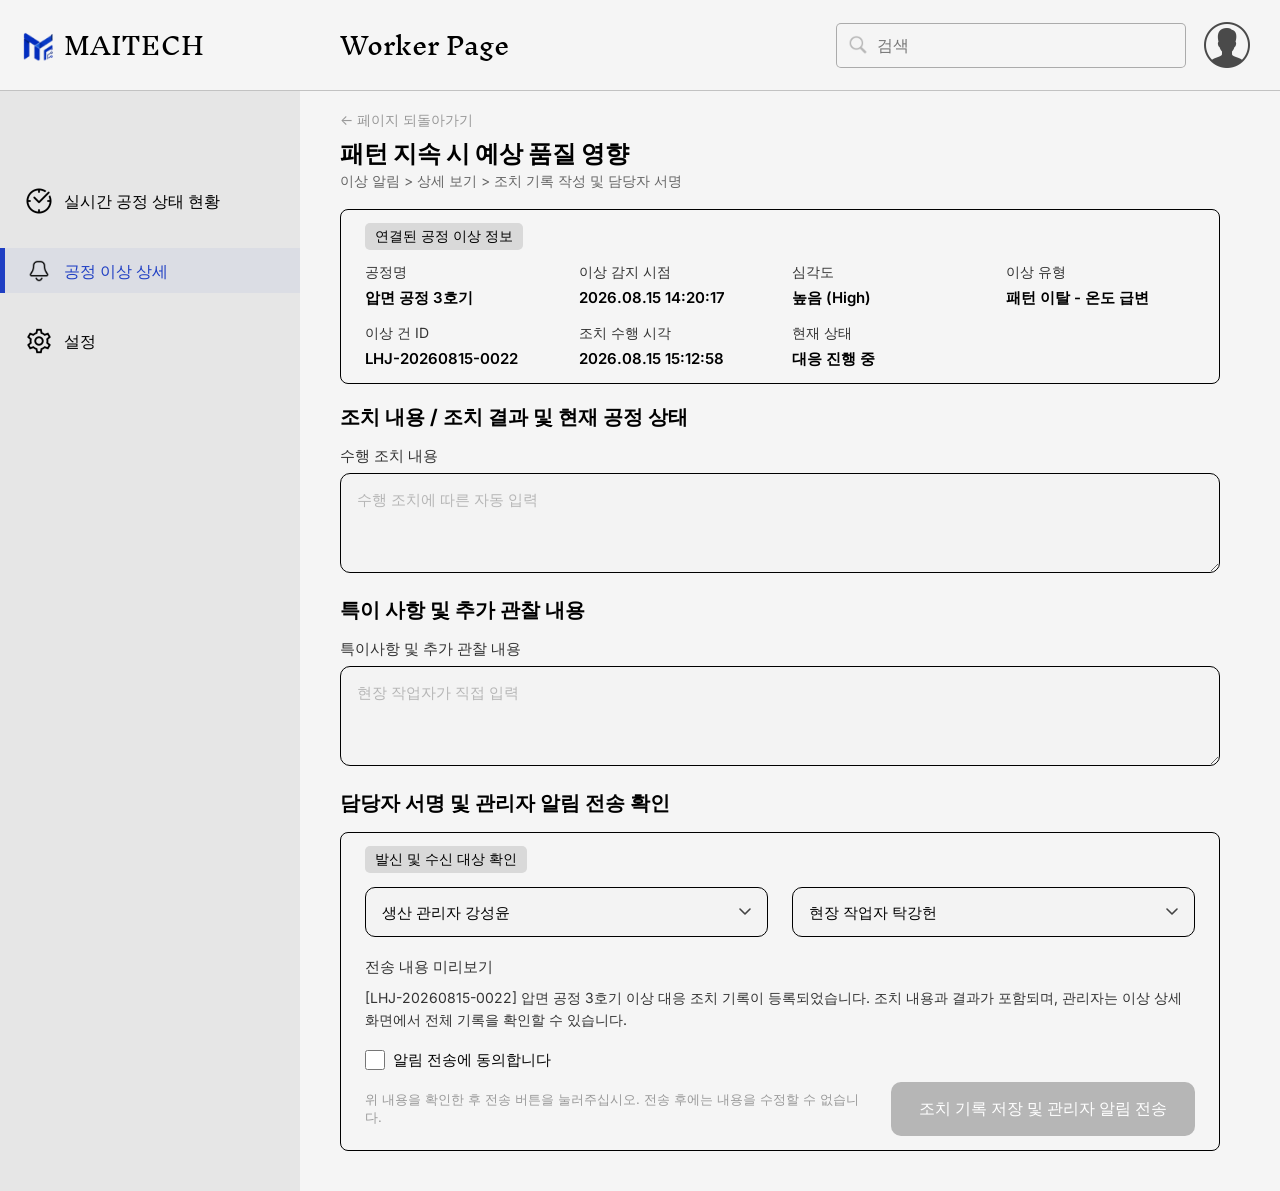
==== frontend/pages/action-record.html @ 6ff4ca29 "프론트엔드 초기 구현: 로그인 및 작업자/관리자 대시보드 화면 추가 Co-Authored-By: Claude Sonnet 5 <noreply@anthropic.com>" ====
<!DOCTYPE html>
<html lang="ko">
<head>
<meta charset="UTF-8">
<meta name="viewport" content="width=device-width, initial-scale=1.0">
<title>조치 기록 작성 및 담당자 서명 | MAITECH</title>
<link rel="stylesheet" href="../css/common.css">
<link rel="stylesheet" href="../css/layout.css">
<link rel="stylesheet" href="../css/action-record.css">
</head>
<body></body>
<script src="../js/shell.js"></script>
<script>
renderAppShell({
  active: 'detail',
  role: 'worker',
  mainHtml: `
    <div class="breadcrumb">
      <a class="breadcrumb-back" href="javascript:history.back()">&larr; 페이지 되돌아가기</a>
    </div>
    <div class="page-heading">패턴 지속 시 예상 품질 영향</div>
    <div class="page-subheading">이상 알림 &gt; 상세 보기 &gt; 조치 기록 작성 및 담당자 서명</div>

    <div class="panel">
      <span class="panel-label">연결된 공정 이상 정보</span>
      <div class="info-grid">
        <div class="info-item">
          <div class="info-label">공정명</div>
          <div class="info-value">압면 공정 3호기</div>
        </div>
        <div class="info-item">
          <div class="info-label">이상 감지 시점</div>
          <div class="info-value">2026.08.15 14:20:17</div>
        </div>
        <div class="info-item">
          <div class="info-label">심각도</div>
          <div class="info-value">높음 (High)</div>
        </div>
        <div class="info-item">
          <div class="info-label">이상 유형</div>
          <div class="info-value">패턴 이탈 - 온도 급변</div>
        </div>
        <div class="info-item">
          <div class="info-label">이상 건 ID</div>
          <div class="info-value">LHJ-20260815-0022</div>
        </div>
        <div class="info-item">
          <div class="info-label">조치 수행 시각</div>
          <div class="info-value">2026.08.15 15:12:58</div>
        </div>
        <div class="info-item">
          <div class="info-label">현재 상태</div>
          <div class="info-value">대응 진행 중</div>
        </div>
        <div class="info-item"></div>
      </div>
    </div>

    <div class="section-title">조치 내용 / 조치 결과 및 현재 공정 상태</div>
    <div class="form-label">수행 조치 내용</div>
    <textarea class="form-textarea" id="actionContent" placeholder="수행 조치에 따른 자동 입력"></textarea>

    <div class="section-title">특이 사항 및 추가 관찰 내용</div>
    <div class="form-label">특이사항 및 추가 관찰 내용</div>
    <textarea class="form-textarea" id="extraNotes" placeholder="현장 작업자가 직접 입력"></textarea>

    <div class="section-title">담당자 서명 및 관리자 알림 전송 확인</div>
    <div class="panel signature-panel">
      <span class="panel-label">발신 및 수신 대상 확인</span>
      <div class="signature-row">
        <select class="form-select" id="senderSelect">
          <option>생산 관리자 강성윤</option>
        </select>
        <select class="form-select" id="receiverSelect">
          <option>현장 작업자 탁강헌</option>
        </select>
      </div>

      <div class="preview-label">전송 내용 미리보기</div>
      <div class="preview-text">[LHJ-20260815-0022] 압면 공정 3호기 이상 대응 조치 기록이 등록되었습니다. 조치 내용과 결과가 포함되며, 관리자는 이상 상세 화면에서 전체 기록을 확인할 수 있습니다.</div>

      <div class="consent-row">
        <input type="checkbox" id="consentCheckbox">
        <label for="consentCheckbox">알림 전송에 동의합니다</label>
      </div>

      <div class="signature-footer">
        <div class="signature-note">위 내용을 확인한 후 전송 버튼을 눌러주십시오. 전송 후에는 내용을 수정할 수 없습니다.</div>
        <button class="submit-btn" id="submitBtn" disabled>조치 기록 저장 및 관리자 알림 전송</button>
      </div>
    </div>
  `,
});
</script>
<script src="../js/action-record.js"></script>
</html>
---- frontend/css/common.css ----
@import url('https://fonts.googleapis.com/css2?family=Inter:wght@400;500;600;700&family=Inknut+Antiqua:wght@400;500;700&display=swap');

* {
  margin: 0;
  padding: 0;
  box-sizing: border-box;
}

:root {
  --color-bg: #f5f5f5;
  --color-surface: #ffffff;
  --color-input-bg: #f3f3f3;
  --color-border: #000000;
  --color-muted: #b6b6b6;
  --color-dark: #434343;
  --color-checkbox: #d9d9d9;
  --color-text: #000000;
  --font-body: 'Inter', sans-serif;
  --font-title: 'Inknut Antiqua', serif;
}

html, body {
  height: 100%;
  font-family: var(--font-body);
  color: var(--color-text);
  background: var(--color-bg);
}

a {
  color: inherit;
  text-decoration: none;
}

button {
  font-family: inherit;
  cursor: pointer;
  border: none;
}

img {
  display: block;
  max-width: 100%;
}
---- frontend/css/layout.css ----
.app-shell {
  display: flex;
  flex-direction: column;
  min-height: 100vh;
}

.app-header {
  display: flex;
  align-items: center;
  height: 91px;
  flex-shrink: 0;
  border-bottom: 1px solid #c2c2c2;
  background: var(--color-bg);
}

.app-header .brand {
  display: flex;
  align-items: center;
  gap: 0;
  width: 300px;
  padding-left: 14px;
  flex-shrink: 0;
}

.app-header .brand img {
  width: 50px;
  height: 33px;
  object-fit: contain;
}

.app-header .brand span {
  font-family: var(--font-title);
  font-size: 24px;
}

.app-header .page-title {
  font-family: var(--font-title);
  font-size: 24px;
  padding-left: 40px;
}

.app-header .header-actions {
  margin-left: auto;
  display: flex;
  align-items: center;
  gap: 16px;
  padding-right: 28px;
}

.search-box {
  position: relative;
  width: 350px;
  height: 45px;
}

.search-box input {
  width: 100%;
  height: 100%;
  border: 1px solid rgba(0, 0, 0, 0.3);
  border-radius: 5px;
  background: var(--color-bg);
  padding: 0 16px 0 40px;
  font-size: 16px;
  font-family: inherit;
}

.search-box img {
  position: absolute;
  left: 12px;
  top: 50%;
  transform: translateY(-50%);
  width: 20px;
  height: 20px;
  opacity: 0.5;
}

.profile-icon {
  width: 50px;
  height: 50px;
  border-radius: 50%;
  overflow: hidden;
  flex-shrink: 0;
}

.app-body {
  display: flex;
  flex: 1;
}

.sidebar {
  width: 300px;
  flex-shrink: 0;
  background: #e6e6e6;
  padding-top: 87px;
}

.nav-item {
  display: flex;
  align-items: center;
  gap: 10px;
  height: 45px;
  padding-left: 19px;
  font-family: var(--font-title);
  font-size: 16px;
  color: var(--color-text);
  border-left: 5px solid transparent;
}

.nav-item + .nav-item {
  margin-top: 25px;
}

.nav-item img {
  width: 30px;
  height: 30px;
}

.nav-item.active {
  background: rgba(31, 63, 195, 0.05);
  color: #1f3fc3;
  border-left-color: #1f3fc3;
}

.main-content {
  position: relative;
  flex: 1;
  min-width: 0;
  padding: 40px 60px;
}

.breadcrumb {
  display: flex;
  align-items: center;
  gap: 6px;
  color: #999;
  font-size: 14px;
  margin-bottom: 8px;
}

.breadcrumb-back {
  display: inline-flex;
  align-items: center;
  gap: 4px;
  color: #999;
}

.page-heading {
  font-size: 24px;
  font-weight: 700;
  margin-bottom: 6px;
}

.page-subheading {
  font-size: 14px;
  color: #666;
  margin-bottom: 24px;
}

.section-title {
  font-size: 20px;
  font-weight: 700;
  margin: 32px 0 16px;
  display: flex;
  align-items: baseline;
  justify-content: space-between;
}

.section-title .updated-at {
  font-size: 13px;
  font-weight: 400;
  color: #999;
}

.stat-grid {
  display: grid;
  grid-template-columns: repeat(4, 1fr);
  gap: 20px;
}

.stat-card {
  position: relative;
  border: 1px solid #000;
  border-radius: 6px;
  background: var(--color-bg);
  padding: 24px;
  min-height: 150px;
}

.stat-card .badge {
  display: inline-block;
  background: #d9d9d9;
  border-radius: 5px;
  padding: 6px 10px;
  font-size: 14px;
  margin-bottom: 16px;
}

.stat-card .value {
  font-size: 40px;
  font-weight: 700;
  line-height: 1.2;
}

.stat-card .caption {
  margin-top: 6px;
  font-size: 13px;
  color: #666;
}

.tab-row {
  display: flex;
  gap: 12px;
  margin-bottom: 20px;
}

.tab-button {
  padding: 12px 24px;
  border-radius: 8px;
  background: #d9d9d9;
  font-size: 15px;
  font-family: inherit;
}

.tab-button.active {
  background: #1f3fc3;
  color: #fff;
}

.alert-list {
  display: flex;
  flex-direction: column;
  gap: 16px;
}

.alert-card {
  display: flex;
  align-items: center;
  justify-content: space-between;
  border: 1px solid #000;
  border-radius: 8px;
  padding: 24px 32px;
  background: var(--color-bg);
}

.alert-card .alert-title {
  font-size: 18px;
  font-weight: 700;
  margin-bottom: 8px;
}

.alert-card .alert-meta {
  font-size: 14px;
  color: #333;
  line-height: 1.6;
}

.alert-card .resolve-btn {
  background: #d9d9d9;
  border-radius: 8px;
  padding: 14px 28px;
  font-size: 18px;
  font-family: inherit;
}

.alert-card.resolved {
  opacity: 0.6;
}

.data-table {
  width: 100%;
  border-collapse: collapse;
}

.data-table th {
  background: #e6e6e6;
  padding: 16px;
  font-size: 15px;
  text-align: left;
}

.data-table td {
  padding: 16px;
  border-bottom: 1px solid #e0e0e0;
}

.skeleton {
  display: inline-block;
  height: 14px;
  width: 90%;
  background: #d9d9d9;
  border-radius: 4px;
}

.panel {
  border: 1px solid #000;
  border-radius: 8px;
  padding: 24px;
  background: var(--color-bg);
}

.panel-label {
  display: inline-block;
  background: #d9d9d9;
  border-radius: 5px;
  padding: 6px 10px;
  font-size: 14px;
  margin-bottom: 16px;
}

.two-col {
  display: grid;
  grid-template-columns: 1.1fr 1fr;
  gap: 24px;
}

.cause-item {
  border: 1px solid #000;
  border-radius: 8px;
  padding: 18px 20px;
  margin-bottom: 16px;
}

.cause-item:last-child {
  margin-bottom: 0;
}

.cause-item .cause-rank {
  display: flex;
  gap: 16px;
  font-size: 13px;
  color: #666;
  margin-bottom: 8px;
}

.cause-item .cause-name {
  font-size: 17px;
  font-weight: 700;
  margin-bottom: 6px;
}

.cause-item .cause-desc {
  font-size: 14px;
  color: #333;
  line-height: 1.5;
}

.page-title-row {
  display: flex;
  align-items: flex-start;
  justify-content: space-between;
  gap: 24px;
  margin-bottom: 24px;
}

.page-title-row .page-heading,
.page-title-row .page-subheading {
  margin-bottom: 0;
}

.icon-badge {
  width: 55px;
  height: 55px;
  flex-shrink: 0;
  border-radius: 10px;
  background: #434343;
  display: flex;
  align-items: center;
  justify-content: center;
}

.icon-badge img {
  width: 24px;
  height: 24px;
  filter: brightness(0) invert(1);
}
---- frontend/css/action-record.css ----
.main-content {
  padding: 20px 60px 40px 40px;
}

.page-heading {
  margin-bottom: 2px;
}

.page-subheading {
  margin-bottom: 18px;
}

.section-title {
  margin: 20px 0 15px;
}

.main-content .panel {
  padding: 13px 24px 14px;
}

.main-content .panel-label {
  padding: 4px 10px;
  margin-bottom: 13px;
}

.info-grid {
  display: grid;
  grid-template-columns: repeat(4, 1fr);
  row-gap: 16px;
  column-gap: 24px;
}

.info-grid .info-item .info-label {
  font-size: 14px;
  color: #333;
  margin-bottom: 6px;
}

.info-grid .info-item .info-value {
  font-size: 15px;
  font-weight: 600;
}

.form-label {
  font-size: 15px;
  color: #333;
  margin-bottom: 7px;
}

.form-textarea {
  width: 100%;
  min-height: 100px;
  padding: 16px;
  font-size: 15px;
  font-family: inherit;
  color: var(--color-text);
  background: var(--color-input-bg);
  border: 1px solid var(--color-border);
  border-radius: 10px;
  resize: vertical;
}

.form-textarea::placeholder {
  color: var(--color-muted);
}

.signature-panel .panel-label {
  margin-bottom: 14px;
}

.signature-row {
  display: grid;
  grid-template-columns: 1fr 1fr;
  gap: 24px;
  margin-bottom: 20px;
}

.form-select {
  width: 100%;
  height: 50px;
  padding: 0 16px;
  font-size: 15px;
  font-family: inherit;
  color: var(--color-text);
  background: var(--color-input-bg);
  border: 1px solid var(--color-border);
  border-radius: 10px;
  appearance: none;
  background-image: url("data:image/svg+xml,%3Csvg xmlns='http://www.w3.org/2000/svg' width='12' height='8' viewBox='0 0 12 8'%3E%3Cpath d='M1 1L6 6L11 1' stroke='%23434343' stroke-width='1.6' fill='none' stroke-linecap='round' stroke-linejoin='round'/%3E%3C/svg%3E");
  background-repeat: no-repeat;
  background-position: right 16px center;
}

.preview-label {
  font-size: 15px;
  color: #333;
  margin-bottom: 10px;
}

.preview-text {
  font-size: 14px;
  color: #333;
  line-height: 1.6;
  margin-bottom: 18px;
}

.consent-row {
  display: flex;
  align-items: center;
  gap: 8px;
  margin-bottom: 12px;
}

.consent-row input[type="checkbox"] {
  width: 20px;
  height: 20px;
  border-radius: 3px;
  accent-color: var(--color-checkbox);
}

.consent-row label {
  font-size: 15px;
}

.signature-footer {
  display: flex;
  align-items: center;
  justify-content: space-between;
  gap: 24px;
}

.signature-note {
  font-size: 13px;
  color: #999;
}

.submit-btn {
  flex-shrink: 0;
  padding: 16px 28px;
  font-size: 16px;
  font-family: inherit;
  color: #fff;
  background: var(--color-dark);
  border-radius: 10px;
}

.submit-btn:disabled {
  background: var(--color-muted);
  cursor: not-allowed;
}
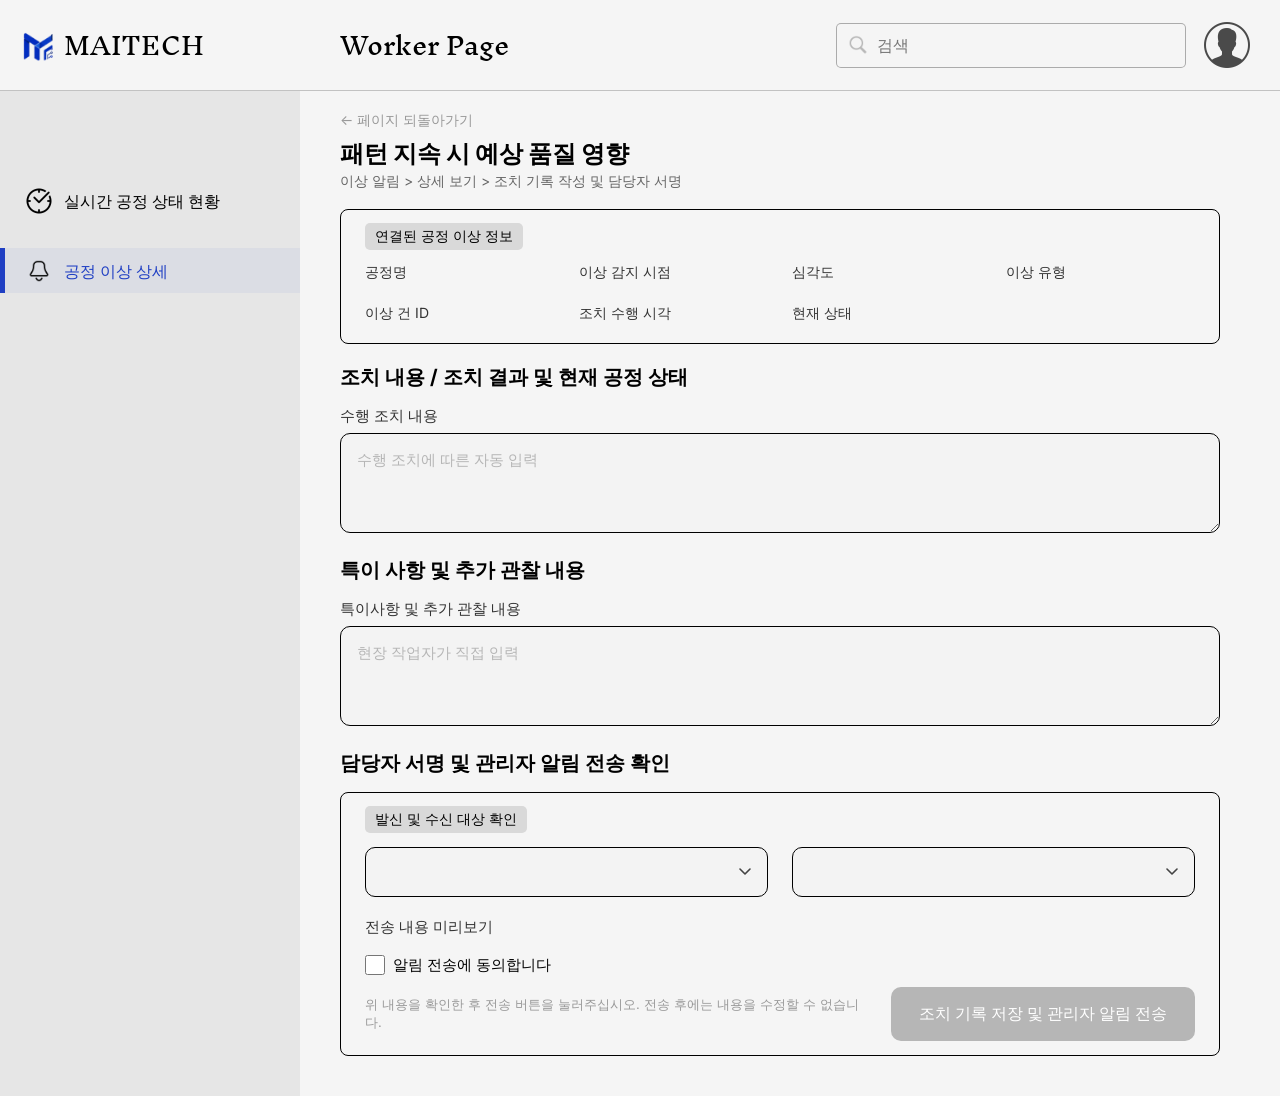
==== commit 9d4b2641: "백엔드 이상탐지/원인분석/품질예측/권장조치/조치기록 API 구현 및 프론트엔드 역할 기반 대시보드 연동" ====
--- a/frontend/pages/action-record.html
+++ b/frontend/pages/action-record.html
@@ -10,10 +10,11 @@
 </head>
 <body></body>
 <script src="../js/shell.js"></script>
+<script src="../js/api.js"></script>
 <script>
 renderAppShell({
   active: 'detail',
-  role: 'worker',
+  role: (getCurrentUser() || {}).role || 'worker',
   mainHtml: `
     <div class="breadcrumb">
       <a class="breadcrumb-back" href="javascript:history.back()">&larr; 페이지 되돌아가기</a>
@@ -26,31 +27,31 @@
       <div class="info-grid">
         <div class="info-item">
           <div class="info-label">공정명</div>
-          <div class="info-value">압면 공정 3호기</div>
+          <div class="info-value" id="infoProcess"></div>
         </div>
         <div class="info-item">
           <div class="info-label">이상 감지 시점</div>
-          <div class="info-value">2026.08.15 14:20:17</div>
+          <div class="info-value" id="infoDetectedAt"></div>
         </div>
         <div class="info-item">
           <div class="info-label">심각도</div>
-          <div class="info-value">높음 (High)</div>
+          <div class="info-value" id="infoSeverity"></div>
         </div>
         <div class="info-item">
           <div class="info-label">이상 유형</div>
-          <div class="info-value">패턴 이탈 - 온도 급변</div>
+          <div class="info-value" id="infoVariables"></div>
         </div>
         <div class="info-item">
           <div class="info-label">이상 건 ID</div>
-          <div class="info-value">LHJ-20260815-0022</div>
+          <div class="info-value" id="infoId"></div>
         </div>
         <div class="info-item">
           <div class="info-label">조치 수행 시각</div>
-          <div class="info-value">2026.08.15 15:12:58</div>
+          <div class="info-value" id="infoActionAt"></div>
         </div>
         <div class="info-item">
           <div class="info-label">현재 상태</div>
-          <div class="info-value">대응 진행 중</div>
+          <div class="info-value" id="infoStatus"></div>
         </div>
         <div class="info-item"></div>
       </div>
@@ -69,15 +70,15 @@
       <span class="panel-label">발신 및 수신 대상 확인</span>
       <div class="signature-row">
         <select class="form-select" id="senderSelect">
-          <option>생산 관리자 강성윤</option>
+          <option id="senderOption"></option>
         </select>
         <select class="form-select" id="receiverSelect">
-          <option>현장 작업자 탁강헌</option>
+          <option id="receiverOption"></option>
         </select>
       </div>
 
       <div class="preview-label">전송 내용 미리보기</div>
-      <div class="preview-text">[LHJ-20260815-0022] 압면 공정 3호기 이상 대응 조치 기록이 등록되었습니다. 조치 내용과 결과가 포함되며, 관리자는 이상 상세 화면에서 전체 기록을 확인할 수 있습니다.</div>
+      <div class="preview-text" id="previewText"></div>
 
       <div class="consent-row">
         <input type="checkbox" id="consentCheckbox">
--- a/frontend/css/layout.css
+++ b/frontend/css/layout.css
@@ -254,6 +254,24 @@
   line-height: 1.6;
 }
 
+.severity-badge {
+  display: inline-block;
+  padding: 4px 12px;
+  border-radius: 6px;
+  font-size: 14px;
+  font-weight: 700;
+  color: #fff;
+  margin-right: 8px;
+}
+
+.severity-badge.urgent {
+  background: #d93025;
+}
+
+.severity-badge.warning {
+  background: #e8a300;
+}
+
 .alert-card .resolve-btn {
   background: #d9d9d9;
   border-radius: 8px;
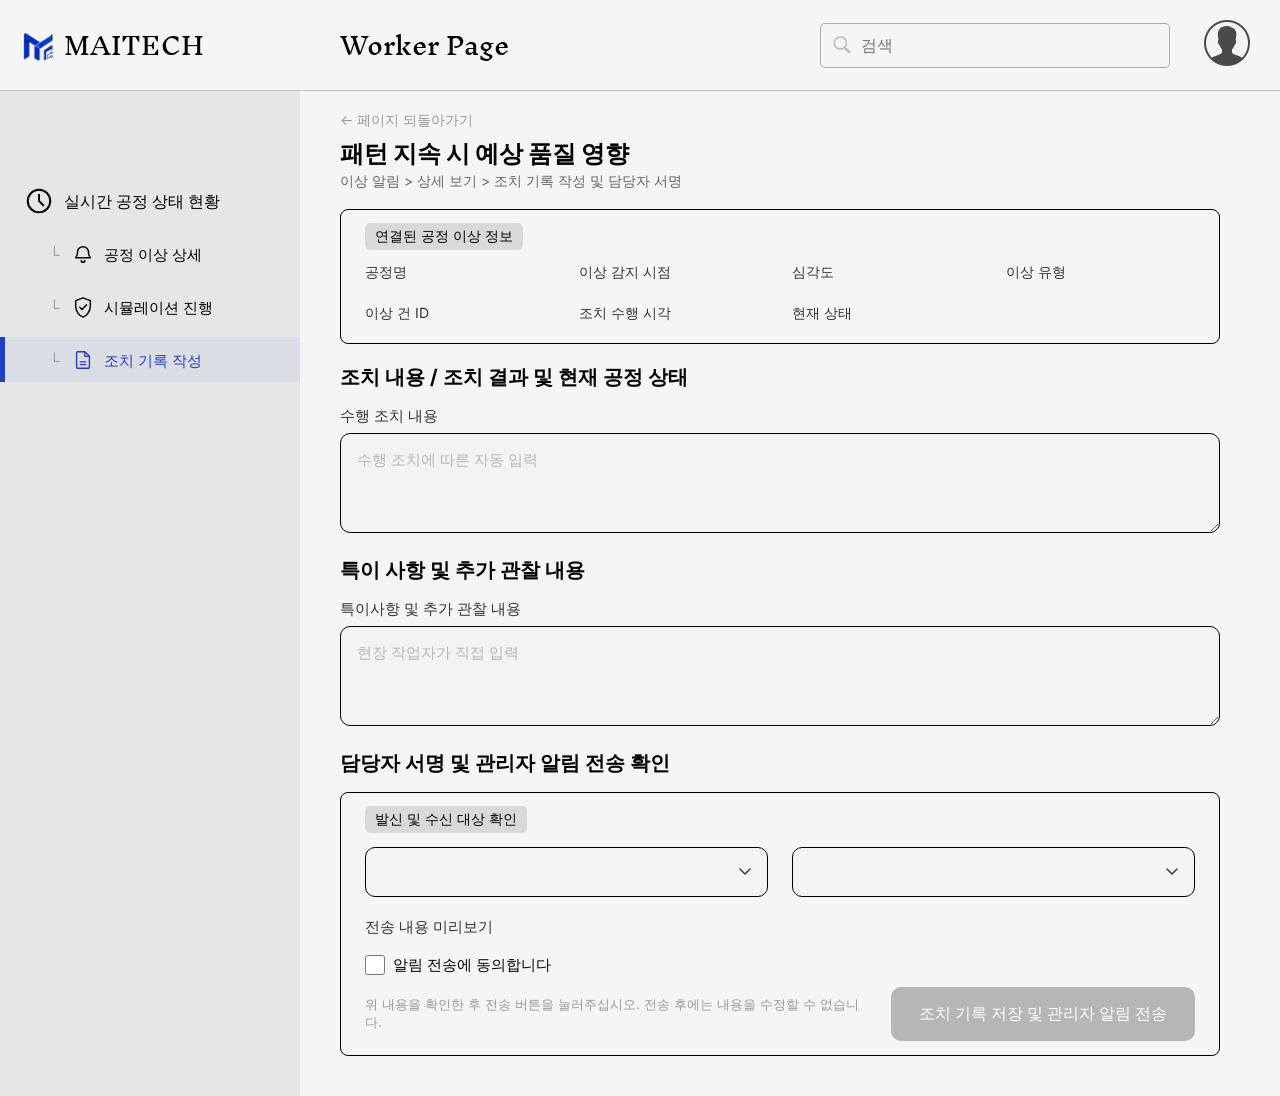
==== commit 29a91cd5: "사이드바 네비게이션을 공정 이상 알림 조회 흐름에 맞춰 계단식 하위 경로로 개편 공정 이상 상세/시뮬레이션/조치 기록 작성 3개 화면을 같은 깊이의 하위 항목으로 표시하고, 현재 " ====
--- a/frontend/pages/action-record.html
+++ b/frontend/pages/action-record.html
@@ -13,7 +13,7 @@
 <script src="../js/api.js"></script>
 <script>
 renderAppShell({
-  active: 'detail',
+  active: 'action-record',
   role: (getCurrentUser() || {}).role || 'worker',
   mainHtml: `
     <div class="breadcrumb">
--- a/frontend/css/layout.css
+++ b/frontend/css/layout.css
@@ -20,6 +20,9 @@
   width: 300px;
   padding-left: 14px;
   flex-shrink: 0;
+  text-decoration: none;
+  color: inherit;
+  cursor: pointer;
 }
 
 .app-header .brand img {
@@ -74,12 +77,80 @@
   opacity: 0.5;
 }
 
+.scenario-control {
+  display: flex;
+  align-items: center;
+  gap: 8px;
+  flex-shrink: 0;
+  white-space: nowrap;
+}
+
+.scenario-control .scenario-status {
+  font-size: 13px;
+  color: #666;
+  margin-right: 2px;
+}
+
+.scenario-control .scenario-clock {
+  font-size: 13px;
+  font-family: monospace;
+  color: #333;
+  margin-right: 2px;
+}
+
+.scenario-control button {
+  border: 1px solid rgba(0, 0, 0, 0.3);
+  border-radius: 5px;
+  background: var(--color-bg);
+  padding: 6px 12px;
+  font-size: 13px;
+  font-family: inherit;
+  cursor: pointer;
+}
+
 .profile-icon {
   width: 50px;
   height: 50px;
   border-radius: 50%;
   overflow: hidden;
   flex-shrink: 0;
+  padding: 0;
+  background: none;
+}
+
+.profile-menu {
+  position: relative;
+  flex-shrink: 0;
+}
+
+.profile-dropdown {
+  display: none;
+  position: absolute;
+  top: calc(100% + 8px);
+  right: 0;
+  min-width: 120px;
+  background: var(--color-surface);
+  border: 1px solid rgba(0, 0, 0, 0.15);
+  border-radius: 8px;
+  box-shadow: 0 4px 12px rgba(0, 0, 0, 0.1);
+  overflow: hidden;
+  z-index: 10;
+}
+
+.profile-dropdown.open {
+  display: block;
+}
+
+.profile-dropdown button {
+  width: 100%;
+  padding: 12px 16px;
+  text-align: left;
+  background: none;
+  font-size: 14px;
+}
+
+.profile-dropdown button:hover {
+  background: var(--color-bg);
 }
 
 .app-body {
@@ -110,15 +181,29 @@
   margin-top: 25px;
 }
 
-.nav-item img {
-  width: 30px;
-  height: 30px;
-}
-
 .nav-item.active {
   background: rgba(31, 63, 195, 0.05);
   color: #1f3fc3;
   border-left-color: #1f3fc3;
+}
+
+.nav-item + .nav-item.nav-sub {
+  margin-top: 8px;
+}
+
+.nav-item.nav-sub {
+  padding-left: 44px;
+  font-size: 15px;
+}
+
+span.nav-item.nav-sub {
+  cursor: default;
+}
+
+.nav-item.nav-sub::before {
+  content: '└';
+  margin-right: 2px;
+  color: #999;
 }
 
 .main-content {
@@ -342,6 +427,27 @@
   margin-bottom: 0;
 }
 
+.action-list-hint {
+  font-size: 13px;
+  color: #666;
+  margin-bottom: 12px;
+}
+
+.cause-item[data-rank] {
+  cursor: pointer;
+  transition: border-color 0.15s, background 0.15s;
+}
+
+.cause-item[data-rank]:hover {
+  border-color: #1f3fc3;
+  background: rgba(31, 63, 195, 0.03);
+}
+
+.cause-item.selected {
+  border-color: #1f3fc3;
+  background: rgba(31, 63, 195, 0.05);
+}
+
 .cause-item .cause-rank {
   display: flex;
   gap: 16px;
@@ -362,6 +468,21 @@
   line-height: 1.5;
 }
 
+.cause-item-loading {
+  display: flex;
+  align-items: center;
+  justify-content: center;
+  min-height: 120px;
+  color: #666;
+  font-size: 14px;
+  animation: cause-item-pulse 1.4s ease-in-out infinite;
+}
+
+@keyframes cause-item-pulse {
+  0%, 100% { opacity: 0.4; }
+  50% { opacity: 1; }
+}
+
 .page-title-row {
   display: flex;
   align-items: flex-start;
@@ -376,18 +497,19 @@
 }
 
 .icon-badge {
-  width: 55px;
-  height: 55px;
-  flex-shrink: 0;
+  flex-shrink: 0;
+  display: inline-flex;
+  align-items: center;
+  gap: 10px;
   border-radius: 10px;
   background: #434343;
-  display: flex;
-  align-items: center;
-  justify-content: center;
-}
-
-.icon-badge img {
-  width: 24px;
-  height: 24px;
-  filter: brightness(0) invert(1);
-}
+  padding: 16px 20px;
+  color: #fff;
+  font-size: 15px;
+  font-weight: 500;
+  white-space: nowrap;
+}
+
+.icon-badge svg {
+  flex-shrink: 0;
+}
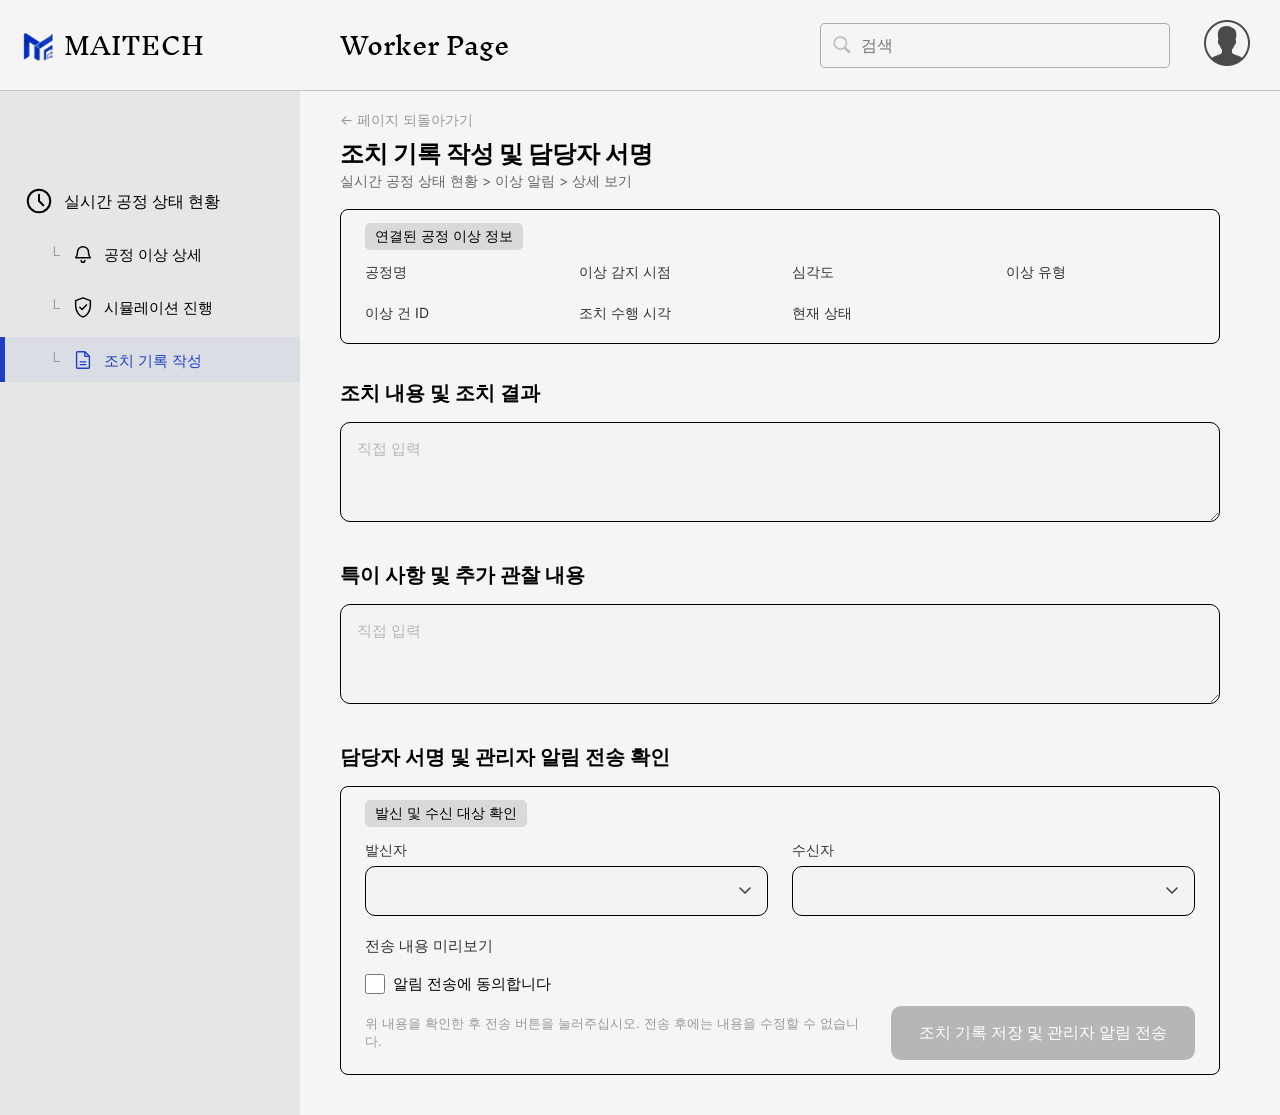
==== commit 500b8203: "조치 기록 작성 페이지 정비 및 발신/수신자 로직 수정 - 페이지 제목을 "조치 기록 작성 및 담당자 서명"으로, breadcrumb를 다른 화면과   통일해 "실시간 공정 상태 " ====
--- a/frontend/pages/action-record.html
+++ b/frontend/pages/action-record.html
@@ -19,8 +19,8 @@
     <div class="breadcrumb">
       <a class="breadcrumb-back" href="javascript:history.back()">&larr; 페이지 되돌아가기</a>
     </div>
-    <div class="page-heading">패턴 지속 시 예상 품질 영향</div>
-    <div class="page-subheading">이상 알림 &gt; 상세 보기 &gt; 조치 기록 작성 및 담당자 서명</div>
+    <div class="page-heading">조치 기록 작성 및 담당자 서명</div>
+    <div class="page-subheading">실시간 공정 상태 현황 &gt; 이상 알림 &gt; 상세 보기</div>
 
     <div class="panel">
       <span class="panel-label">연결된 공정 이상 정보</span>
@@ -57,24 +57,28 @@
       </div>
     </div>
 
-    <div class="section-title">조치 내용 / 조치 결과 및 현재 공정 상태</div>
-    <div class="form-label">수행 조치 내용</div>
-    <textarea class="form-textarea" id="actionContent" placeholder="수행 조치에 따른 자동 입력"></textarea>
+    <div class="section-title">조치 내용 및 조치 결과</div>
+    <textarea class="form-textarea" id="actionContent" placeholder="직접 입력"></textarea>
 
     <div class="section-title">특이 사항 및 추가 관찰 내용</div>
-    <div class="form-label">특이사항 및 추가 관찰 내용</div>
-    <textarea class="form-textarea" id="extraNotes" placeholder="현장 작업자가 직접 입력"></textarea>
+    <textarea class="form-textarea" id="extraNotes" placeholder="직접 입력"></textarea>
 
     <div class="section-title">담당자 서명 및 관리자 알림 전송 확인</div>
     <div class="panel signature-panel">
       <span class="panel-label">발신 및 수신 대상 확인</span>
       <div class="signature-row">
-        <select class="form-select" id="senderSelect">
-          <option id="senderOption"></option>
-        </select>
-        <select class="form-select" id="receiverSelect">
-          <option id="receiverOption"></option>
-        </select>
+        <div>
+          <div class="signature-field-label">발신자</div>
+          <select class="form-select" id="senderSelect">
+            <option id="senderOption"></option>
+          </select>
+        </div>
+        <div>
+          <div class="signature-field-label">수신자</div>
+          <select class="form-select" id="receiverSelect">
+            <option id="receiverOption"></option>
+          </select>
+        </div>
       </div>
 
       <div class="preview-label">전송 내용 미리보기</div>
--- a/frontend/css/layout.css
+++ b/frontend/css/layout.css
@@ -500,12 +500,12 @@
   flex-shrink: 0;
   display: inline-flex;
   align-items: center;
-  gap: 10px;
-  border-radius: 10px;
-  background: #434343;
-  padding: 16px 20px;
+  gap: 8px;
+  border-radius: 8px;
+  background: #5c5c5c;
+  padding: 10px 16px;
   color: #fff;
-  font-size: 15px;
+  font-size: 14px;
   font-weight: 500;
   white-space: nowrap;
 }
--- a/frontend/css/action-record.css
+++ b/frontend/css/action-record.css
@@ -11,7 +11,7 @@
 }
 
 .section-title {
-  margin: 20px 0 15px;
+  margin: 36px 0 15px;
 }
 
 .main-content .panel {
@@ -41,12 +41,6 @@
   font-weight: 600;
 }
 
-.form-label {
-  font-size: 15px;
-  color: #333;
-  margin-bottom: 7px;
-}
-
 .form-textarea {
   width: 100%;
   min-height: 100px;
@@ -73,6 +67,12 @@
   grid-template-columns: 1fr 1fr;
   gap: 24px;
   margin-bottom: 20px;
+}
+
+.signature-field-label {
+  font-size: 14px;
+  color: #333;
+  margin-bottom: 6px;
 }
 
 .form-select {
